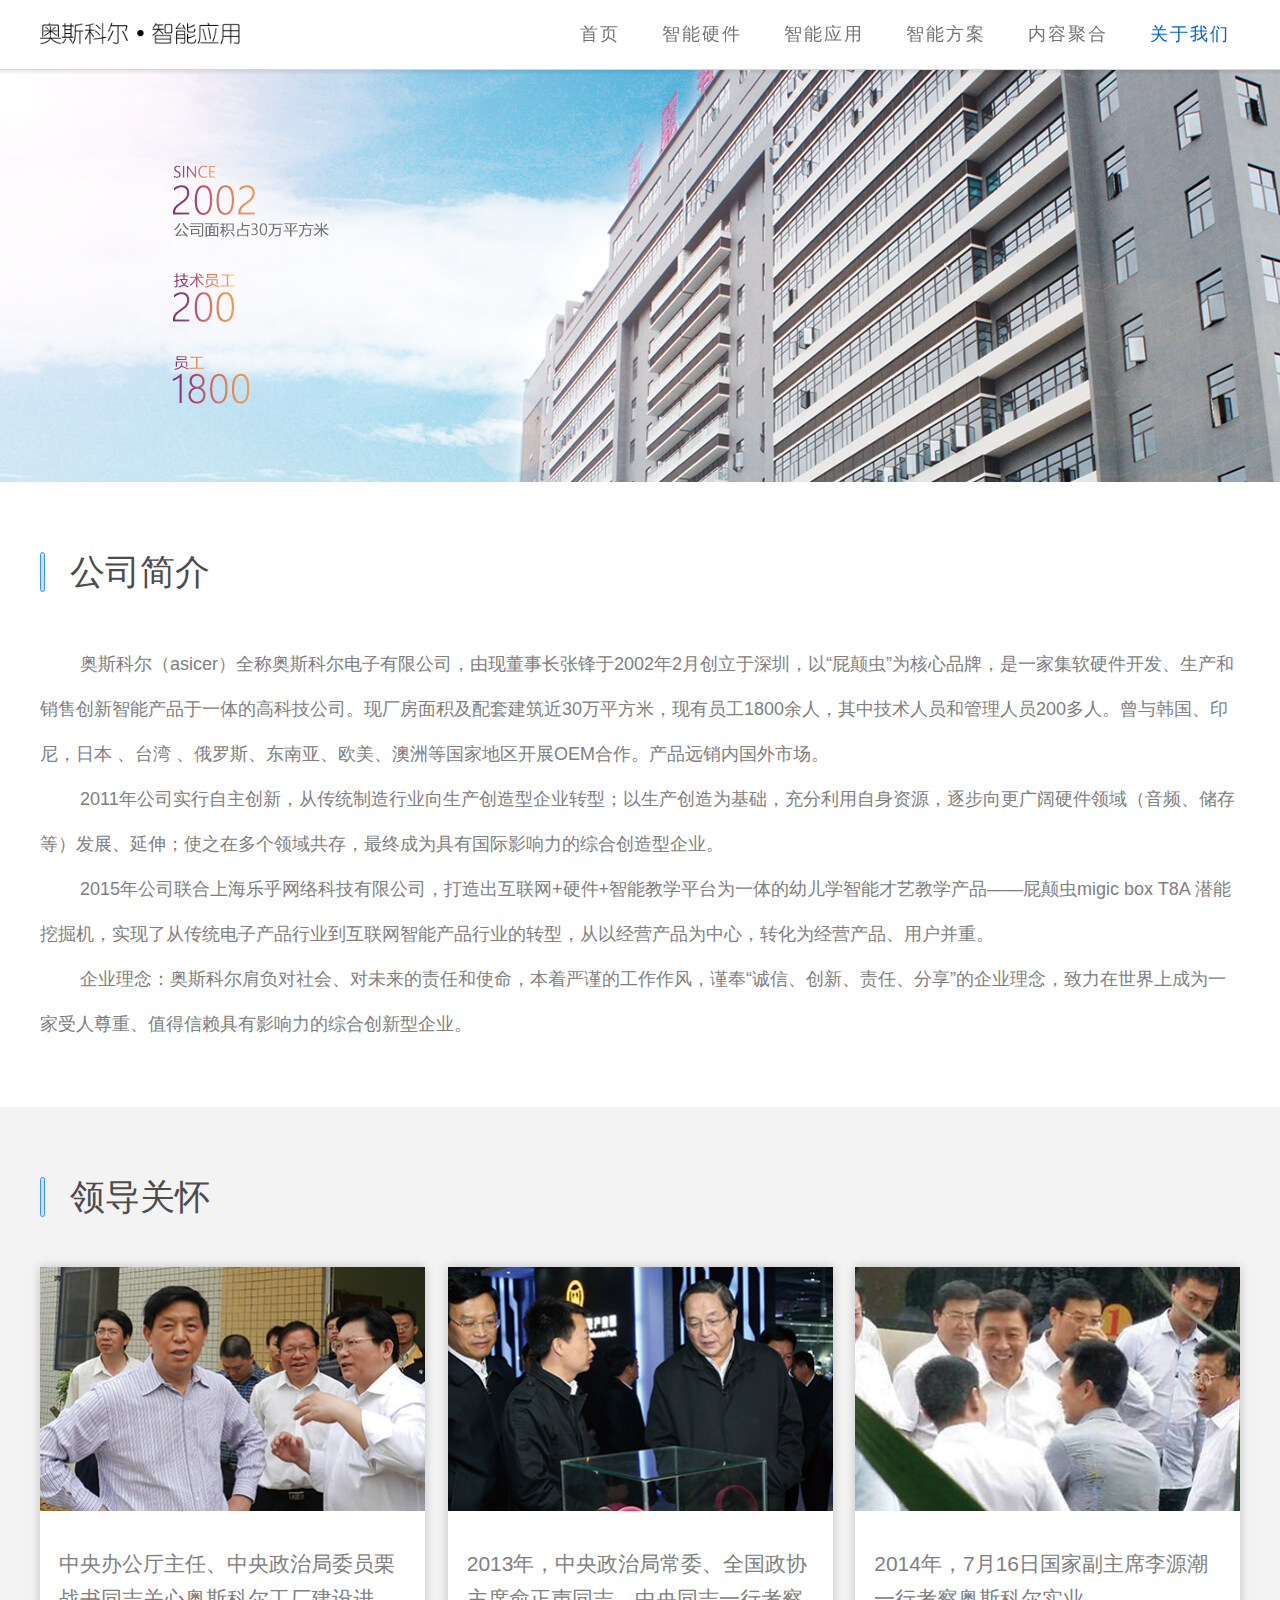
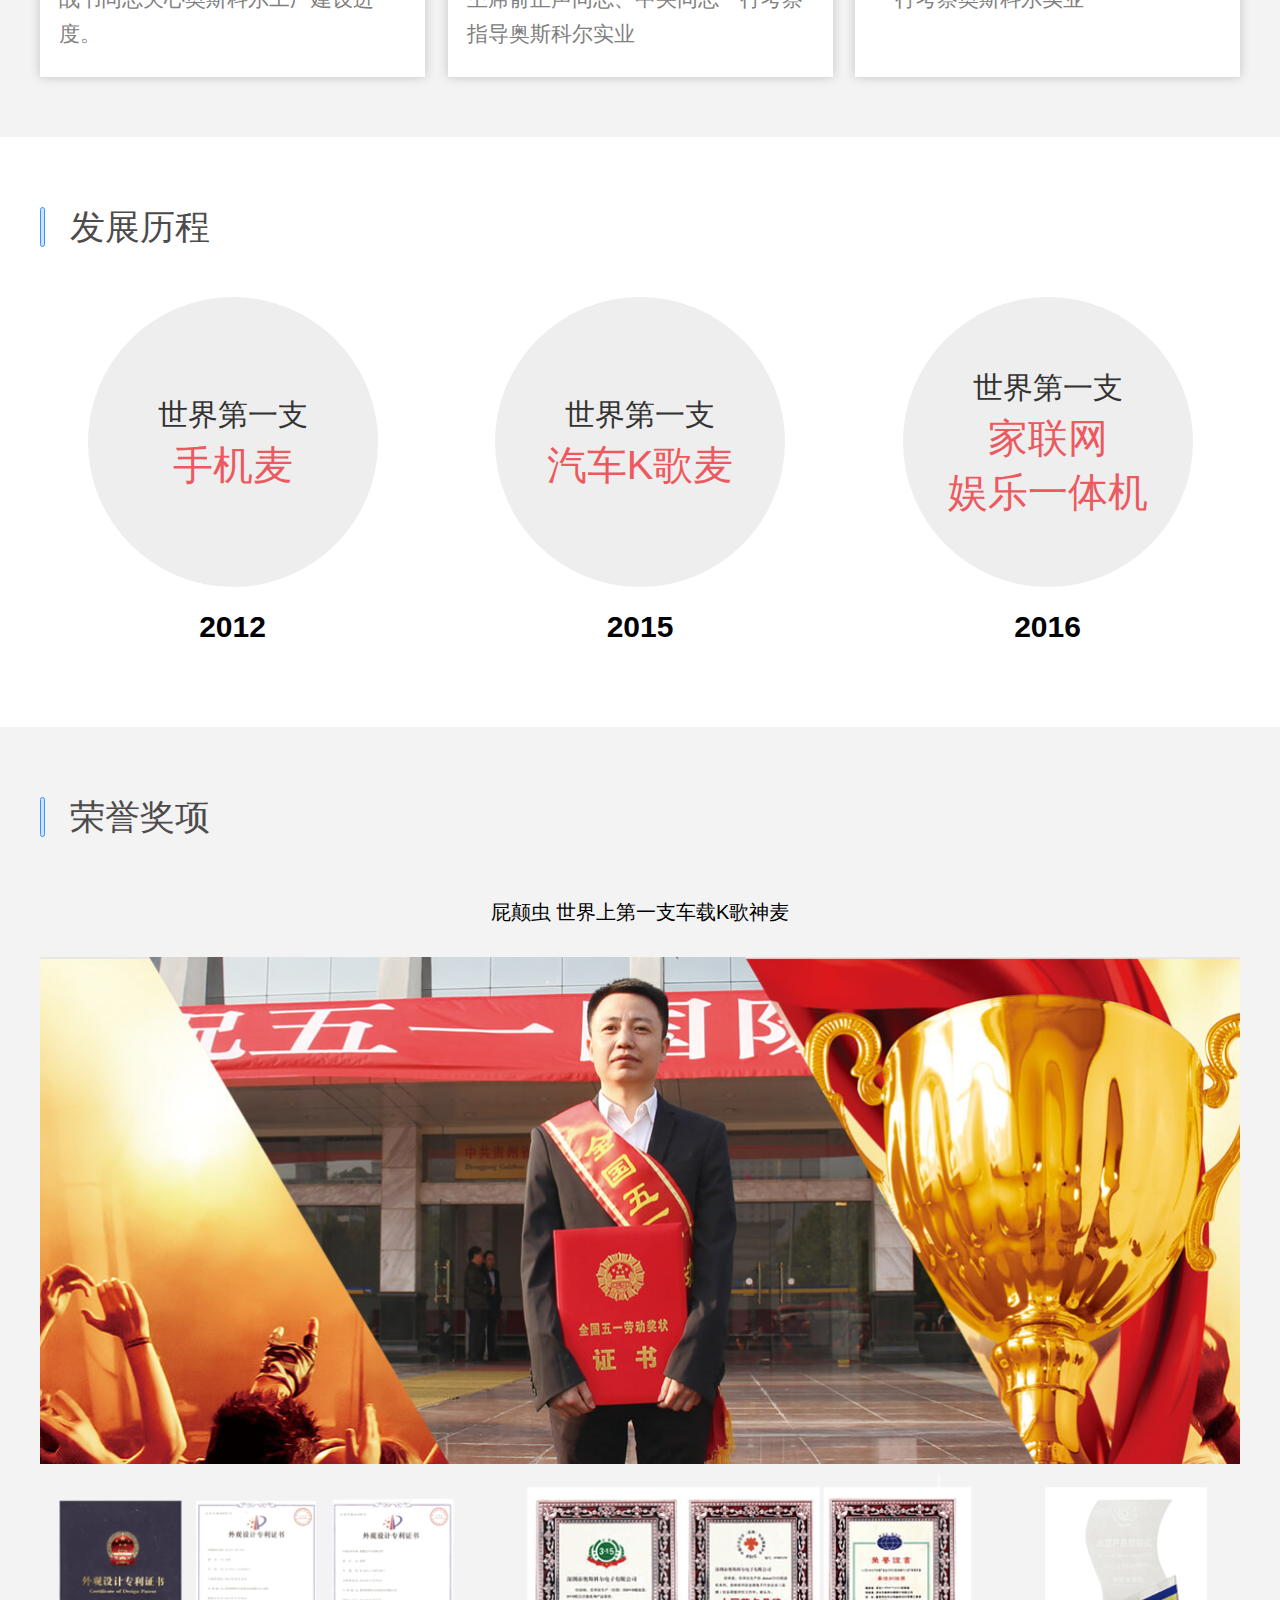
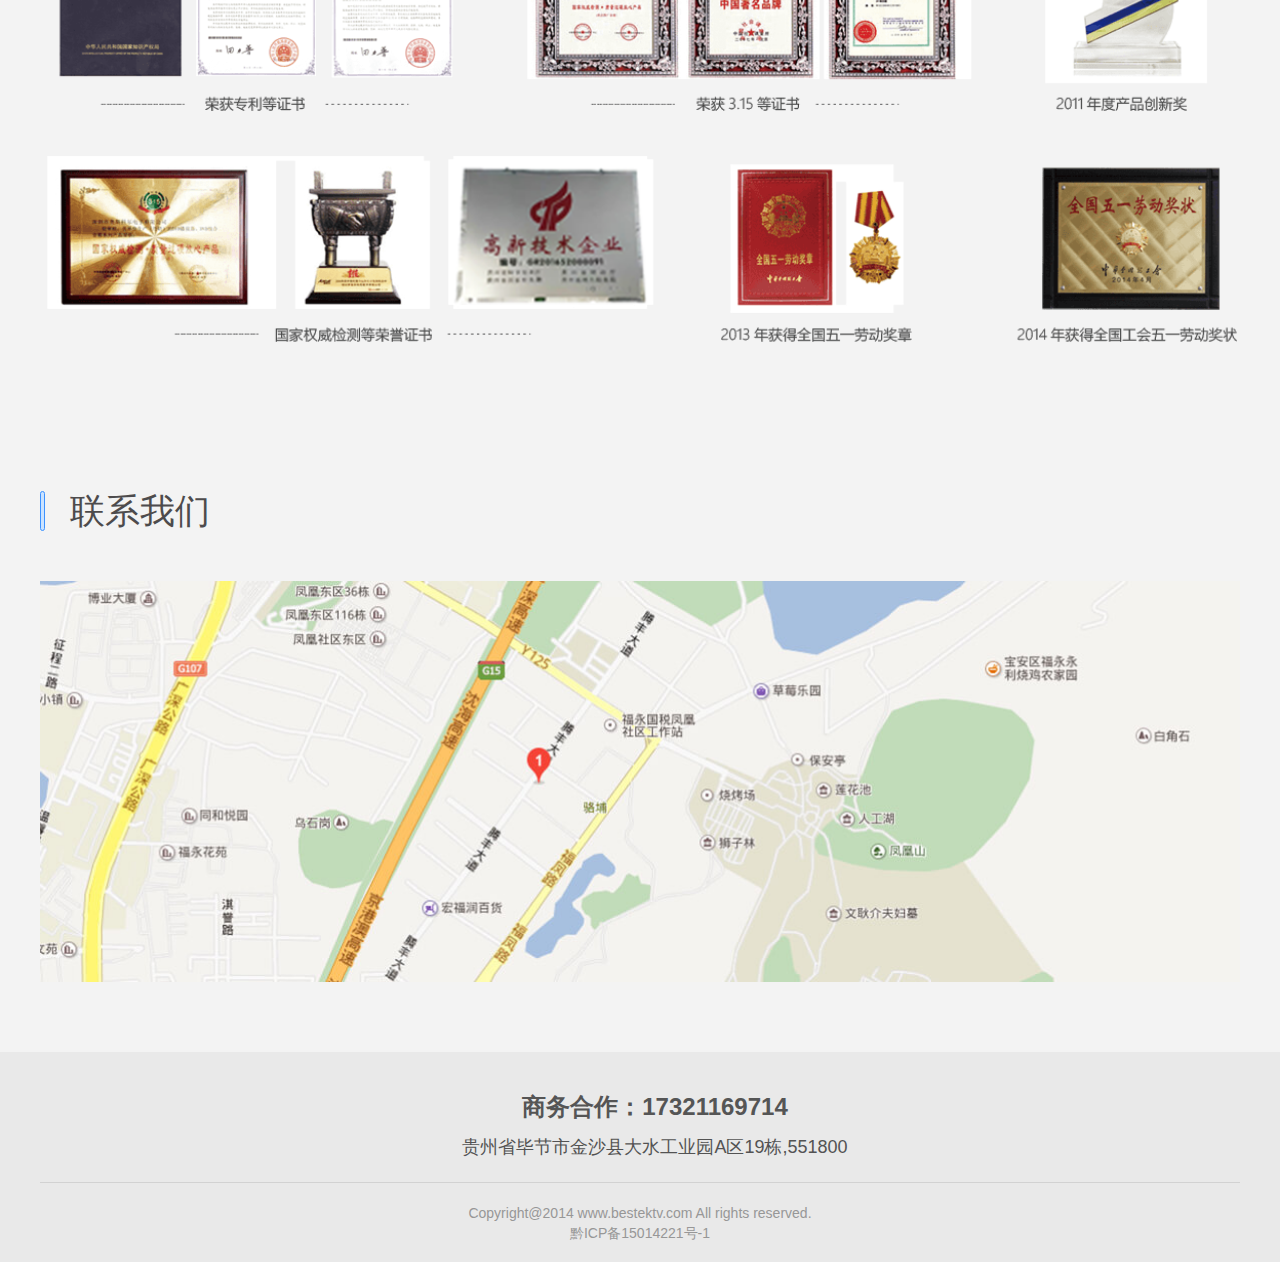
==== about.html @ 449cec7a "updata" ====
<!DOCTYPE html>
<html>
	<head>
		<meta charset="utf-8" />
		<meta name="Keywords" content="智能,方案" />
		<meta name="Description" content="智能,方案于一体的K歌软件要K歌就来演唱汇，想唱歌就来演唱汇。" />
		<title>智能应用--智能方案</title>
		<link href="css/head.css" rel="stylesheet" type="text/css">
		<link href="css/other.css" rel="stylesheet" type="text/css">
	</head>
	<body>
		<!--导航-->
		<div class="sen-dh-f">
			<div class="sen-cen">
				<a href="index.html"><img src="imgs/logo.png" class="sen-dh-logo" /></a>
				<ul class="sen-dh-ul">
					<a href="index.html"><li class="sen-dh-li" data-tn = "2">首页</li></a>
					<a href="hardware.html"><li class="sen-dh-li" data-tn = "4">智能硬件</li></a>
					<a href="apply.html"><li class="sen-dh-li" data-tn = "4">智能应用</li></a>
					<a href="program.html"><li class="sen-dh-li" data-tn = "4">智能方案</li></a>
					<a href="polymeric.html"><li class="sen-dh-li" data-tn = "4">内容聚合</li></a>
					<a href="about.html"><li class="sen-dh-li sen-dh-xz" data-tn = "4">关于我们</li></a>
					<!--<div id="daoHangLine" class="sen-dh-lin" data-tn = "4" style="left: 412px;width:88px;"></div>-->
				</ul>
			</div>
		</div>
		<div class="sen-dh"></div>
		<div class="sen-indb sen-ab-bg"></div>
		<div class="sen-indb">
			<div class="sen-cen">
				<div class="sen-ab-tit">
					<div class="sen-ab-tit-i"></div>公司简介
				</div>
				<p class="sen-ab-p">奥斯科尔（asicer）全称奥斯科尔电子有限公司，由现董事长张锋于2002年2月创立于深圳，以“屁颠虫”为核心品牌，是一家集软硬件开发、生产和销售创新智能产品于一体的高科技公司。现厂房面积及配套建筑近30万平方米，现有员工1800余人，其中技术人员和管理人员200多人。曾与韩国、印尼，日本 、台湾 、俄罗斯、东南亚、欧美、澳洲等国家地区开展OEM合作。产品远销内国外市场。</p>
				<p class="sen-ab-p">2011年公司实行自主创新，从传统制造行业向生产创造型企业转型；以生产创造为基础，充分利用自身资源，逐步向更广阔硬件领域（音频、储存等）发展、延伸；使之在多个领域共存，最终成为具有国际影响力的综合创造型企业。</p>
				<p class="sen-ab-p">2015年公司联合上海乐乎网络科技有限公司，打造出互联网+硬件+智能教学平台为一体的幼儿学智能才艺教学产品——屁颠虫migic box T8A 潜能挖掘机，实现了从传统电子产品行业到互联网智能产品行业的转型，从以经营产品为中心，转化为经营产品、用户并重。</p>
				<p class="sen-ab-p">企业理念：奥斯科尔肩负对社会、对未来的责任和使命，本着严谨的工作作风，谨奉“诚信、创新、责任、分享”的企业理念，致力在世界上成为一家受人尊重、值得信赖具有影响力的综合创新型企业。</p>
			</div>
		</div>
		<div class="sen-indh">
			<div class="sen-cen">
				<div class="sen-ab-tit">
					<div class="sen-ab-tit-i"></div>领导关怀
				</div>
				<div class="sen-ab-ld">
					<div class="sen-ab-ldo">
						<img src="imgs/ld_1.jpg" />
						<span>中央办公厅主任、中央政治局委员栗战书同志关心奥斯科尔工厂建设进度。</span>
					</div>
					<div class="sen-ab-ldo">
						<img src="imgs/ld_2.jpg" />
						<span>2013年，中央政治局常委、全国政协主席俞正声同志、中央同志一行考察指导奥斯科尔实业</span>
					</div>
					<div class="sen-ab-ldo">
						<img src="imgs/ld_3.jpg" />
						<span>2014年，7月16日国家副主席李源潮一行考察奥斯科尔实业</span>
					</div>
				</div>
			</div>
		</div>
		<div class="sen-indb">
			<div class="sen-cen">
				<div class="sen-ab-tit">
					<div class="sen-ab-tit-i"></div>发展历程
				</div>
				<div class="sen-ab-fz">
					<div class="sen-ab-fzo">
						<div class="sen-ab-fzot1"><div>世界第一支<br><span>手机麦</span></div></div>
						<div class="sen-ab-fzot2">2012</div>
					</div>
					<div class="sen-ab-fzo">
						<div class="sen-ab-fzot1"><div>世界第一支<br><span>汽车K歌麦</span></div></div>
						<div class="sen-ab-fzot2">2015</div>
					</div>
					<div class="sen-ab-fzo">
						<div class="sen-ab-fzot1"><div>世界第一支<br><span>家联网<br>娱乐一体机</span></div></div>
						<div class="sen-ab-fzot2">2016</div>
					</div>
				</div>
			</div>
		</div>
		<div class="sen-indh">
			<div class="sen-cen">
				<div class="sen-ab-tit">
					<div class="sen-ab-tit-i"></div>荣誉奖项
				</div>
				<p class="sen-ab-ryt">屁颠虫  世界上第一支车载K歌神麦</p>
				<img src="imgs/ry_1.jpg" class="sen-ab-ryi"/>
				<img src="imgs/ry_2.png" class="sen-ab-ryi"/>
			</div>
		</div>
		<div class="sen-indh">
			<div class="sen-cen">
				<div class="sen-ab-tit">
					<div class="sen-ab-tit-i"></div>联系我们
				</div>
				<img src="imgs/dt.jpg" class="sen-ab-ryi"/>
			</div>
		</div>
		<iframe src="foot.html" scrolling="no" frameborder="no" border="0" marginwidth="0" marginheight="0" class="foot-iframe"></iframe>
		<!--<script src="js/jquery.min.js"></script>
		<script src="js/velocity.min.js"></script>
		<script src="js/head.js"></script>-->
	</body>
</html>
---- css/head.css ----
html{height:100%;font-size:14px}
body{position:relative;padding:0;margin:0;width:100%;overflow-x:hidden;font-family:SimHei,Arial,Helvetica,sans-serif}

.sen-indh{
	position: relative;
	min-width: 1220px;
	width: 100%;
	padding: 40px 0 60px;
	z-index: 0;
	margin: 0 auto;
	background-color: #f3f3f3;
}
.sen-indb{
	position: relative;
	min-width: 1220px;
	width: 100%;
	padding: 40px 0 60px;
	z-index: 0;
	margin: 0 auto;
	background-color: #fff;
}
.sen-cen{
	position: relative;
	width: 1220px;
	margin: 0 auto;
}
.sen-dh{
	position: relative;
	width: 100%;
	height: 70px;
	z-index: 0;
}
.sen-dh-f{
	position: fixed;
	width: 100%;
	height: 69px;
	top: 0;
	border-bottom: 1px solid #d7d7d7;
	background-color: rgba(255,255,255,0.9);
	z-index: 100;
}
.sen-dh-logo{
	position: absolute;
	display: block;
	width: 200px;
	left: 10px;
	top: 22px;
}
.sen-dh-ul{
	position: absolute;
	width: 670px;
	height: 50px;
	right: 10px;
	top: 9px;
	padding: 0;
	margin: 0;
	list-style-type:none;
	display: flex;
	justify-content:space-between;
	font-size: 18px;
	color: #757575;
	line-height: 50px;
	letter-spacing:2px;
}
.sen-dh-li{
	position: relative;
	display: inline-block;
	padding: 0 10px;
	outline: 0 solid #fff;
}
.sen-dh-li:hover{
	color: #005fd0;
}
.sen-dh-ul a{
	text-decoration:none;
	color: #757575;
}
.sen-dh-lin{
	position: absolute;
	width: 44px;
	height: 4px;
	left: 9px;
	bottom: -6px;
	border:1px solid #005fd0;
	border-radius: 3px;
	background-color: rgba(0,95,208,0.2);
}
.sen-dh-xz{
	color: #005fd0;
}




.foot-iframe{
	position: relative;
	min-width: 1220px;
	width: 100%;
	height: 210px;
	background-color: #e9e9e9;
}
---- css/other.css ----
.sen-yj-img{
	position: relative;
	width: 1200px;
	height: 400px;
	display: block;
	margin: -10px auto 30px;
	box-shadow:0 0 10px rgba(0,0,0,0.2);
}




.sen-yy-img{
	position: relative;
	width: 1200px;
	height: 400px;
	display: block;
	margin: -10px auto 30px;
	box-shadow:0 0 10px rgba(0,0,0,0.2);
}





.sen-fa-div{
	position: relative;
	width: 1200px;
	min-height: 100px;
	display: block;
	margin: 0 auto 30px;
	display: flex;
	flex-wrap:wrap;
	justify-content:space-around;
	align-items:center;
}
.sen-fa-div img{
	width: 594px;
	margin-bottom: 6px;
}
.sen-fa-d{
	position: relative;
	min-width: 1220px;
	width: 100%;
	height: 400px;
	margin: 0 auto;
}
.sen-fa-bg{
	background:url('../imgs/fa_hbg.png') left bottom/100% auto repeat-y;
}
.sen-fa-dz{
	position: absolute;
	width: 400px;
	top: 130px;
	left: -10px;
	display: block;
	opacity: 0;
}
.sen-fa-dt{
	position: absolute;
	width: 600px;
	top: 80px;
	right: -80px;
	display: block;
	opacity: 0;
}


.sen-jh-img{
	position: relative;
	width: 1220px;
	height: 400px;
	display: block;
	margin: -10px auto 20px;
}


.all-a{
	text-decoration:none;
	color: #535353;
}


.sen-ab-bg{
	padding: 0;
	height: 412px;
    background: url(../imgs/a_bg1.jpg) center no-repeat;
}
.sen-ab-tit{
	position: relative;
	width: 1200px;
	height:60px;
	margin: 20px auto 40px;
	padding-left:30px;
	font-size: 35px;
	color: #4d4b4c;
	line-height: 60px;
	box-sizing: border-box;
}
.sen-ab-tit-i{
	position: absolute;
	width: 3px;
	height:38px;
	top:10px;
	left: 0;
	border-radius: 6px;
	border:1px solid #3c92ff;
	background-color: #cbe3ff;
}
.sen-ab-p{
	width: 1200px;
	font-size: 18px;
	color: #808080;
	text-indent: 40px;
	line-height: 45px;
	margin: 0 auto;
}
.sen-ab-ld{
	position: relative;
	width: 1200px;
	height: 410px;
	margin: 0 auto;
	display: flex;
	justify-content:space-between;
}
.sen-ab-ldo{
	position: relative;
	width: 385px;
	height: 100%;
	box-shadow:0 0 10px rgba(0,0,0,0.2);
	background-color: #fff;
	font-size: 21px;
	line-height: 35px;
	color:#808080;
}
.sen-ab-ldo img{
	width: 100%;
	height: 244px;
	display: block;
}
.sen-ab-ldo span{
	width: 90%;
	display:block;
	margin:35px auto 0;
}
.sen-ab-fz{
	position: relative;
	width: 1200px;
	height: 370px;
	margin: 0 auto;
	display: flex;
	justify-content:space-between;
}
.sen-ab-fzo{
	position: relative;
	width: 385px;
	height: 100%;
}
.sen-ab-fzot1{
	position: relative;
	width: 290px;
	height: 290px;
	border-radius: 50%;
	overflow: hidden;
	background-color: #eee;
	margin: 0 auto;
	font-size: 30px;
	line-height: 50px;
	text-align: center;
	color: #333;
	display: flex;
	display: flex;
	justify-content:center;
	align-items: center;
}
.sen-ab-fzot1 span{
	font-size: 40px;
	color: #ec595f;
}
.sen-ab-fzot2{
	position: absolute;
	width: 100%;
	bottom: 0;
	font-size: 30px;
	font-weight: bold;
	line-height: 80px;
	text-align: center;
}
.sen-ab-ryt{
	font-size: 20px;
	line-height: 50px;
	text-align: center;
}
.sen-ab-ryi{
	width: 1200px;
	display: block;
	margin: 10px auto;
}
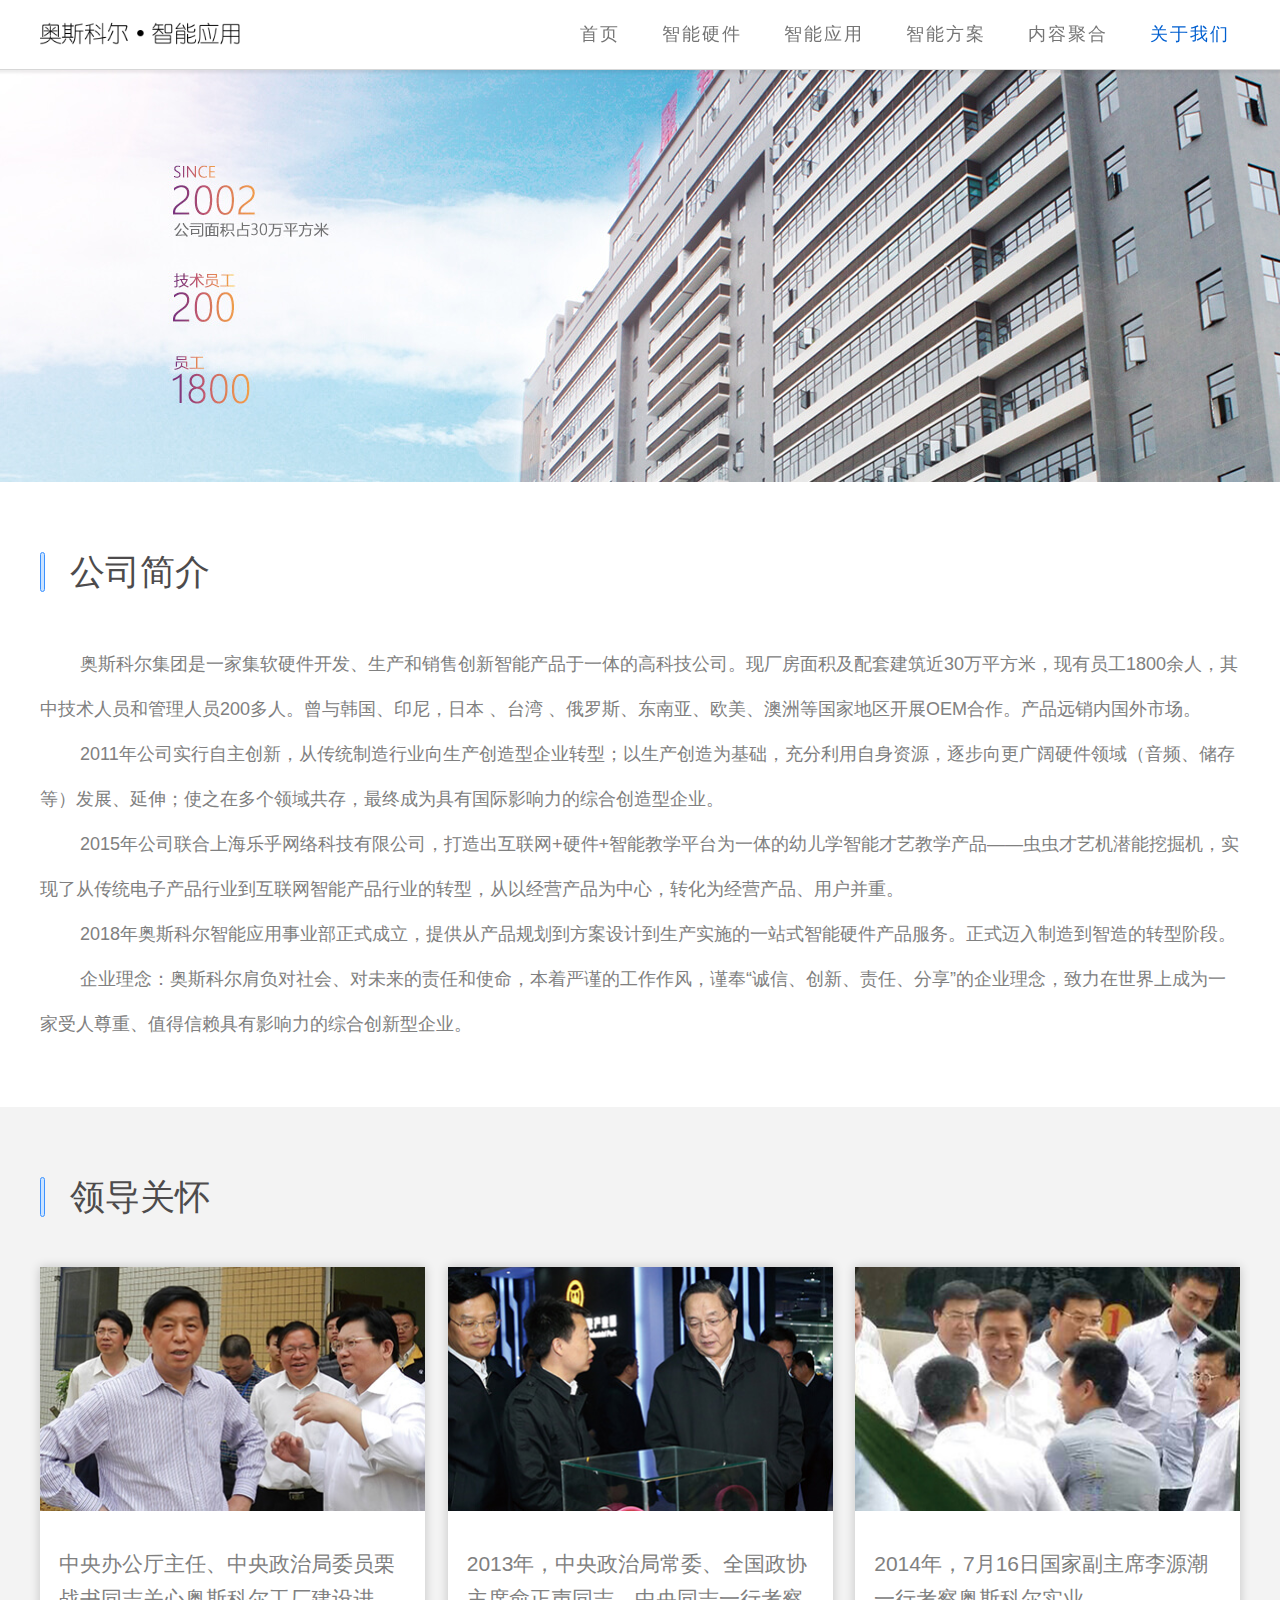
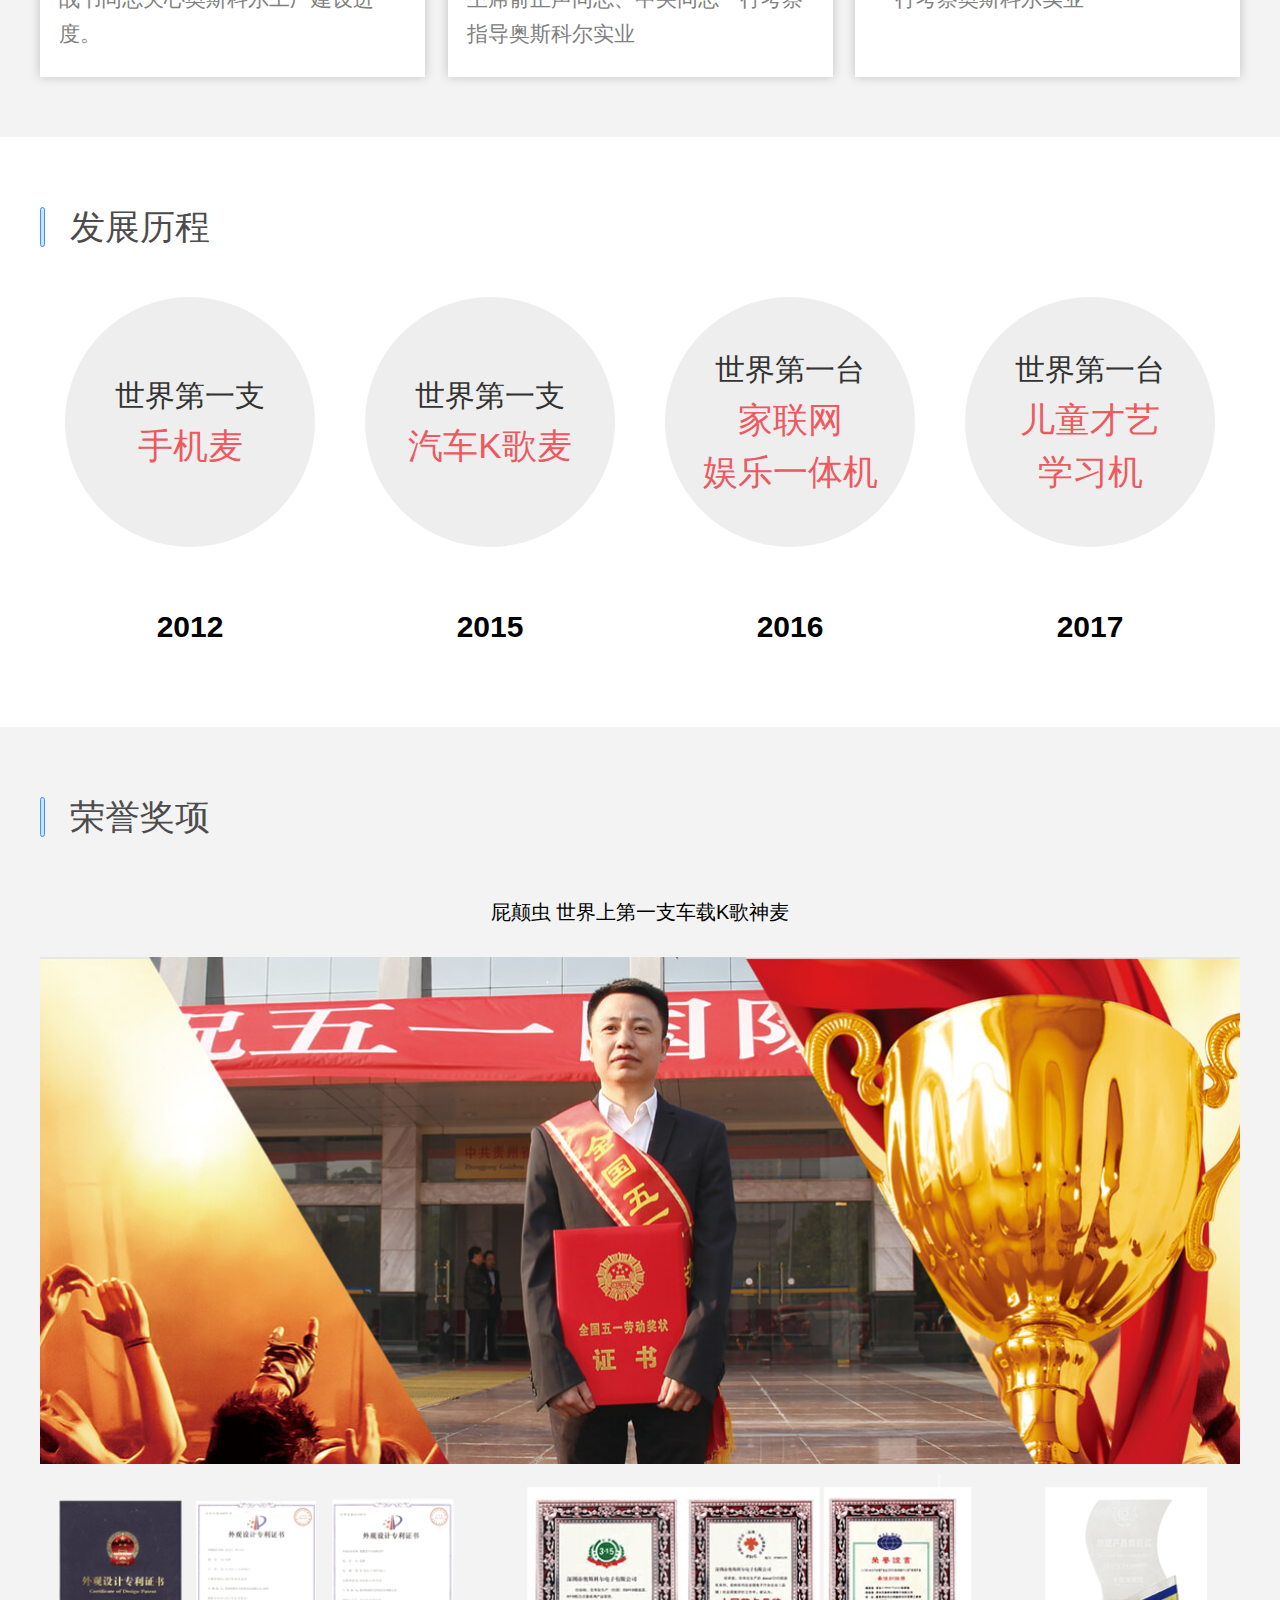
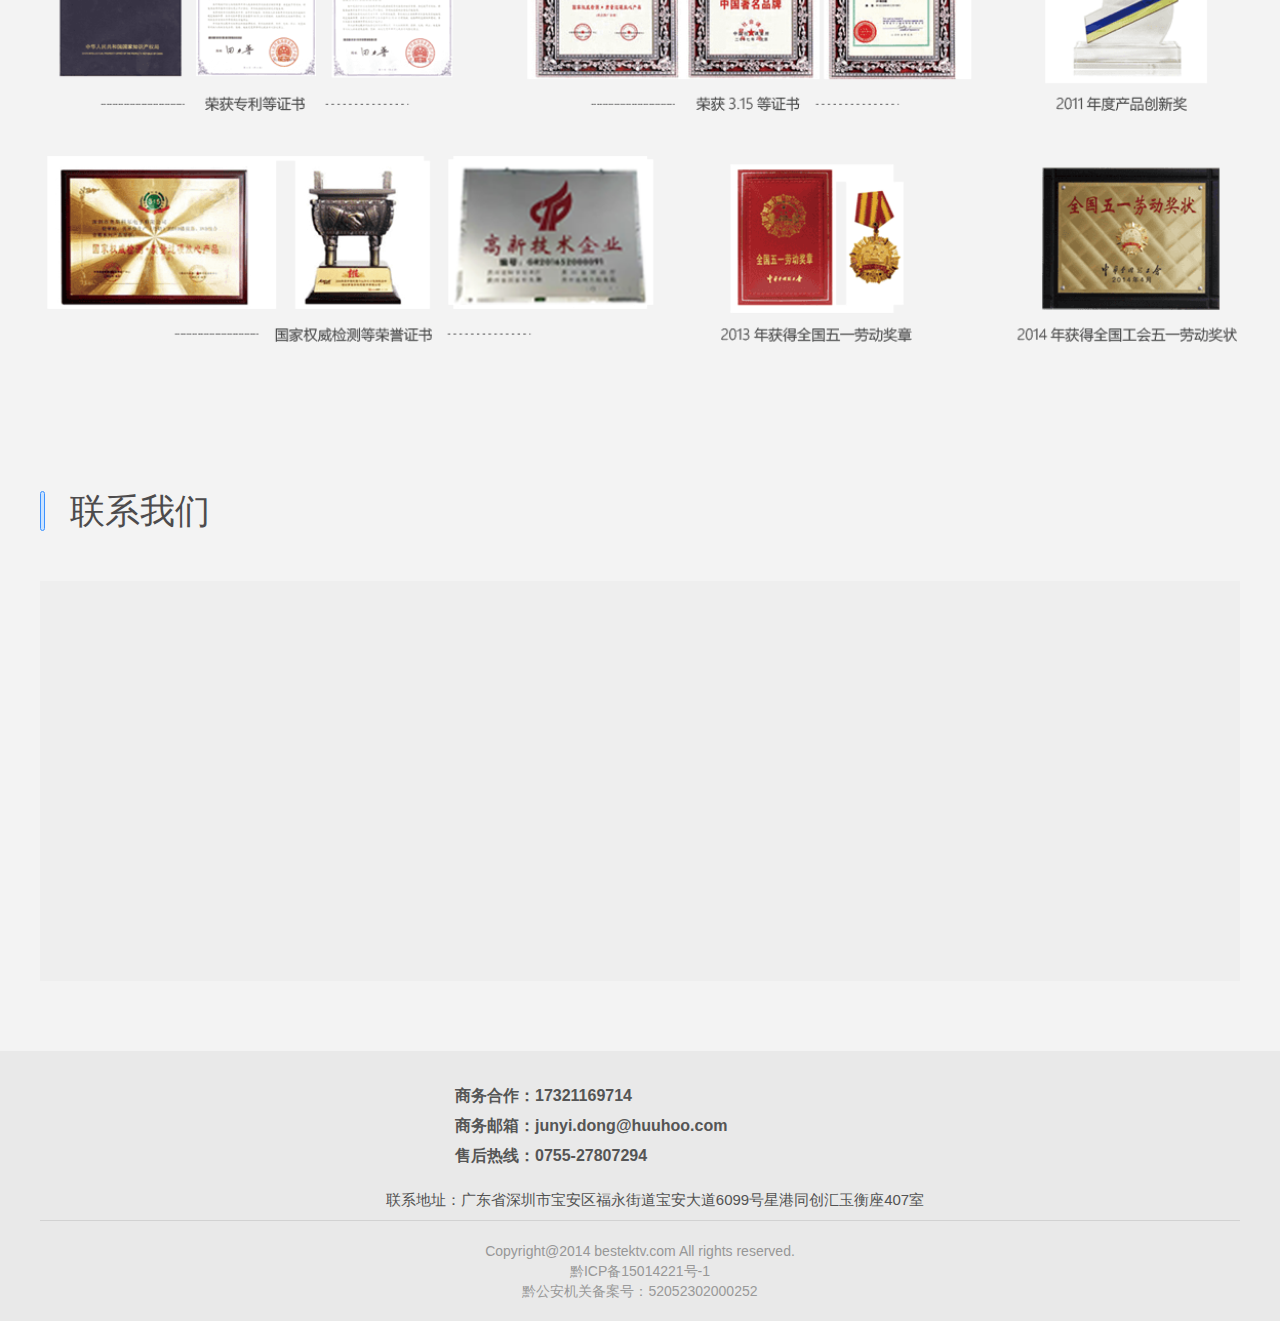
==== commit 75a71a60: "update" ====
--- a/about.html
+++ b/about.html
@@ -2,11 +2,17 @@
 <html>
 	<head>
 		<meta charset="utf-8" />
-		<meta name="Keywords" content="智能,方案" />
-		<meta name="Description" content="智能,方案于一体的K歌软件要K歌就来演唱汇，想唱歌就来演唱汇。" />
-		<title>智能应用--智能方案</title>
+		<meta name="Keywords" content="智能应用解决方案,奥斯科尔.智能应用,智造有趣生活" />
+		<meta name="Description" content="智能应用解决方案,奥斯科尔.智能应用,智造有趣生活。2018年奥斯科尔智能应用事业部正式成立，提供从产品规划到方案设计到生产实施的一站式智能硬件产品服务。正式迈入制造到智造的转型阶段。" />
+		<title>智能应用解决方案</title>
 		<link href="css/head.css" rel="stylesheet" type="text/css">
 		<link href="css/other.css" rel="stylesheet" type="text/css">
+		<link rel="shortcut icon" href="favicon.ico" />
+		<style type="text/css">
+		    html,body{margin:0;padding:0;}
+		    .iw_poi_title {color:#CC5522;font-size:14px;font-weight:bold;overflow:hidden;padding-right:13px;white-space:nowrap}
+		    .iw_poi_content {font:12px arial,sans-serif;overflow:visible;padding-top:4px;white-space:-moz-pre-wrap;word-wrap:break-word}
+		</style>
 	</head>
 	<body>
 		<!--导航-->
@@ -16,7 +22,7 @@
 				<ul class="sen-dh-ul">
 					<a href="index.html"><li class="sen-dh-li" data-tn = "2">首页</li></a>
 					<a href="hardware.html"><li class="sen-dh-li" data-tn = "4">智能硬件</li></a>
-					<a href="apply.html"><li class="sen-dh-li" data-tn = "4">智能应用</li></a>
+					<a href="application.html"><li class="sen-dh-li" data-tn = "4">智能应用</li></a>
 					<a href="program.html"><li class="sen-dh-li" data-tn = "4">智能方案</li></a>
 					<a href="polymeric.html"><li class="sen-dh-li" data-tn = "4">内容聚合</li></a>
 					<a href="about.html"><li class="sen-dh-li sen-dh-xz" data-tn = "4">关于我们</li></a>
@@ -31,9 +37,10 @@
 				<div class="sen-ab-tit">
 					<div class="sen-ab-tit-i"></div>公司简介
 				</div>
-				<p class="sen-ab-p">奥斯科尔（asicer）全称奥斯科尔电子有限公司，由现董事长张锋于2002年2月创立于深圳，以“屁颠虫”为核心品牌，是一家集软硬件开发、生产和销售创新智能产品于一体的高科技公司。现厂房面积及配套建筑近30万平方米，现有员工1800余人，其中技术人员和管理人员200多人。曾与韩国、印尼，日本 、台湾 、俄罗斯、东南亚、欧美、澳洲等国家地区开展OEM合作。产品远销内国外市场。</p>
+				<p class="sen-ab-p">奥斯科尔集团是一家集软硬件开发、生产和销售创新智能产品于一体的高科技公司。现厂房面积及配套建筑近30万平方米，现有员工1800余人，其中技术人员和管理人员200多人。曾与韩国、印尼，日本 、台湾 、俄罗斯、东南亚、欧美、澳洲等国家地区开展OEM合作。产品远销内国外市场。</p>
 				<p class="sen-ab-p">2011年公司实行自主创新，从传统制造行业向生产创造型企业转型；以生产创造为基础，充分利用自身资源，逐步向更广阔硬件领域（音频、储存等）发展、延伸；使之在多个领域共存，最终成为具有国际影响力的综合创造型企业。</p>
-				<p class="sen-ab-p">2015年公司联合上海乐乎网络科技有限公司，打造出互联网+硬件+智能教学平台为一体的幼儿学智能才艺教学产品——屁颠虫migic box T8A 潜能挖掘机，实现了从传统电子产品行业到互联网智能产品行业的转型，从以经营产品为中心，转化为经营产品、用户并重。</p>
+				<p class="sen-ab-p">2015年公司联合上海乐乎网络科技有限公司，打造出互联网+硬件+智能教学平台为一体的幼儿学智能才艺教学产品——虫虫才艺机潜能挖掘机，实现了从传统电子产品行业到互联网智能产品行业的转型，从以经营产品为中心，转化为经营产品、用户并重。</p>
+				<p class="sen-ab-p">2018年奥斯科尔智能应用事业部正式成立，提供从产品规划到方案设计到生产实施的一站式智能硬件产品服务。正式迈入制造到智造的转型阶段。</p>
 				<p class="sen-ab-p">企业理念：奥斯科尔肩负对社会、对未来的责任和使命，本着严谨的工作作风，谨奉“诚信、创新、责任、分享”的企业理念，致力在世界上成为一家受人尊重、值得信赖具有影响力的综合创新型企业。</p>
 			</div>
 		</div>
@@ -73,8 +80,12 @@
 						<div class="sen-ab-fzot2">2015</div>
 					</div>
 					<div class="sen-ab-fzo">
-						<div class="sen-ab-fzot1"><div>世界第一支<br><span>家联网<br>娱乐一体机</span></div></div>
+						<div class="sen-ab-fzot1"><div>世界第一台<br><span>家联网<br>娱乐一体机</span></div></div>
 						<div class="sen-ab-fzot2">2016</div>
+					</div>
+					<div class="sen-ab-fzo">
+						<div class="sen-ab-fzot1"><div>世界第一台<br><span>儿童才艺<br>学习机</span></div></div>
+						<div class="sen-ab-fzot2">2017</div>
 					</div>
 				</div>
 			</div>
@@ -94,13 +105,111 @@
 				<div class="sen-ab-tit">
 					<div class="sen-ab-tit-i"></div>联系我们
 				</div>
-				<img src="imgs/dt.jpg" class="sen-ab-ryi"/>
+				<div class="sen-ab-rylx" id="dituContent"></div>
 			</div>
 		</div>
 		<iframe src="foot.html" scrolling="no" frameborder="no" border="0" marginwidth="0" marginheight="0" class="foot-iframe"></iframe>
 		<!--<script src="js/jquery.min.js"></script>
 		<script src="js/velocity.min.js"></script>
 		<script src="js/head.js"></script>-->
+		<script type="text/javascript" src="http://api.map.baidu.com/api?key=&v=1.1&services=true"></script>
+		<script>
+			//创建和初始化地图函数：
+		    function initMap(){
+		        createMap();//创建地图
+		        setMapEvent();//设置地图事件
+		        addMapControl();//向地图添加控件
+		        addMarker();//向地图中添加marker
+		    }
+		    
+		    //创建地图函数：
+		    function createMap(){
+		        var map = new BMap.Map("dituContent");//在百度地图容器中创建一个地图
+		        var point = new BMap.Point(113.810454,22.677653);//定义一个中心点坐标
+		        map.centerAndZoom(point,18);//设定地图的中心点和坐标并将地图显示在地图容器中
+		        window.map = map;//将map变量存储在全局
+		    }
+		    
+		    //地图事件设置函数：
+		    function setMapEvent(){
+		        map.enableDragging();//启用地图拖拽事件，默认启用(可不写)
+		        map.enableScrollWheelZoom();//启用地图滚轮放大缩小
+		        map.enableDoubleClickZoom();//启用鼠标双击放大，默认启用(可不写)
+		        map.enableKeyboard();//启用键盘上下左右键移动地图
+		    }
+		    
+		    //地图控件添加函数：
+		    function addMapControl(){
+		        //向地图中添加缩放控件
+			var ctrl_nav = new BMap.NavigationControl({anchor:BMAP_ANCHOR_TOP_LEFT,type:BMAP_NAVIGATION_CONTROL_LARGE});
+			map.addControl(ctrl_nav);
+		        //向地图中添加缩略图控件
+			var ctrl_ove = new BMap.OverviewMapControl({anchor:BMAP_ANCHOR_BOTTOM_RIGHT,isOpen:0});
+			map.addControl(ctrl_ove);
+		        //向地图中添加比例尺控件
+			var ctrl_sca = new BMap.ScaleControl({anchor:BMAP_ANCHOR_BOTTOM_LEFT});
+			map.addControl(ctrl_sca);
+		    }
+		    
+		    //标注点数组
+		    var markerArr = [{title:"奥斯科尔集团",content:"智能应用--智造有趣生活",point:"113.810468|22.677694",isOpen:1,icon:{w:23,h:35,l:0,t:0,x:9,lb:12}}
+				 ];
+		    //创建marker
+		    function addMarker(){
+		        for(var i=0;i<markerArr.length;i++){
+		            var json = markerArr[i];
+		            var p0 = json.point.split("|")[0];
+		            var p1 = json.point.split("|")[1];
+		            var point = new BMap.Point(p0,p1);
+					var iconImg = createIcon(json.icon);
+		            var marker = new BMap.Marker(point,{icon:iconImg});
+					var iw = createInfoWindow(i);
+					var label = new BMap.Label(json.title,{"offset":new BMap.Size(json.icon.lb-json.icon.x+10,-20)});
+					marker.setLabel(label);
+		            map.addOverlay(marker);
+		            label.setStyle({
+		                        borderColor:"#808080",
+		                        color:"#333",
+		                        cursor:"pointer"
+		            });
+					
+					(function(){
+						var index = i;
+						var _iw = createInfoWindow(i);
+						var _marker = marker;
+						_marker.addEventListener("click",function(){
+						    this.openInfoWindow(_iw);
+					    });
+					    _iw.addEventListener("open",function(){
+						    _marker.getLabel().hide();
+					    })
+					    _iw.addEventListener("close",function(){
+						    _marker.getLabel().show();
+					    })
+						label.addEventListener("click",function(){
+						    _marker.openInfoWindow(_iw);
+					    })
+						if(!!json.isOpen){
+							label.hide();
+							_marker.openInfoWindow(_iw);
+						}
+					})()
+		        }
+		    }
+		    //创建InfoWindow
+		    function createInfoWindow(i){
+		        var json = markerArr[i];
+		        var iw = new BMap.InfoWindow("<b class='iw_poi_title' title='" + json.title + "'>" + json.title + "</b><div class='iw_poi_content'>"+json.content+"</div>");
+		        return iw;
+		    }
+		    //创建一个Icon
+		    function createIcon(json){
+		        var icon = new BMap.Icon("http://bestektv.com/imgs/dingwei.png", new BMap.Size(json.w,json.h),{imageOffset: new BMap.Size(-json.l,-json.t),infoWindowOffset:new BMap.Size(json.lb+5,1),offset:new BMap.Size(json.x,json.h)})
+		        return icon;
+		    }
+		    
+		    initMap();//创建和初始化地图
+		</script>
 	</body>
 </html>
 
--- a/css/head.css
+++ b/css/head.css
@@ -96,6 +96,6 @@
 	position: relative;
 	min-width: 1220px;
 	width: 100%;
-	height: 210px;
+	height: 270px;
 	background-color: #e9e9e9;
 }
--- a/css/other.css
+++ b/css/other.css
@@ -154,13 +154,13 @@
 }
 .sen-ab-fzo{
 	position: relative;
-	width: 385px;
+	width: 300px;
 	height: 100%;
 }
 .sen-ab-fzot1{
 	position: relative;
-	width: 290px;
-	height: 290px;
+	width: 250px;
+	height: 250px;
 	border-radius: 50%;
 	overflow: hidden;
 	background-color: #eee;
@@ -175,7 +175,7 @@
 	align-items: center;
 }
 .sen-ab-fzot1 span{
-	font-size: 40px;
+	font-size: 35px;
 	color: #ec595f;
 }
 .sen-ab-fzot2{
@@ -197,3 +197,10 @@
 	display: block;
 	margin: 10px auto;
 }
+.sen-ab-rylx{
+	width: 1200px;
+	height: 400px;
+	display: block;
+	margin: 10px auto;
+	background-color: #eee;
+}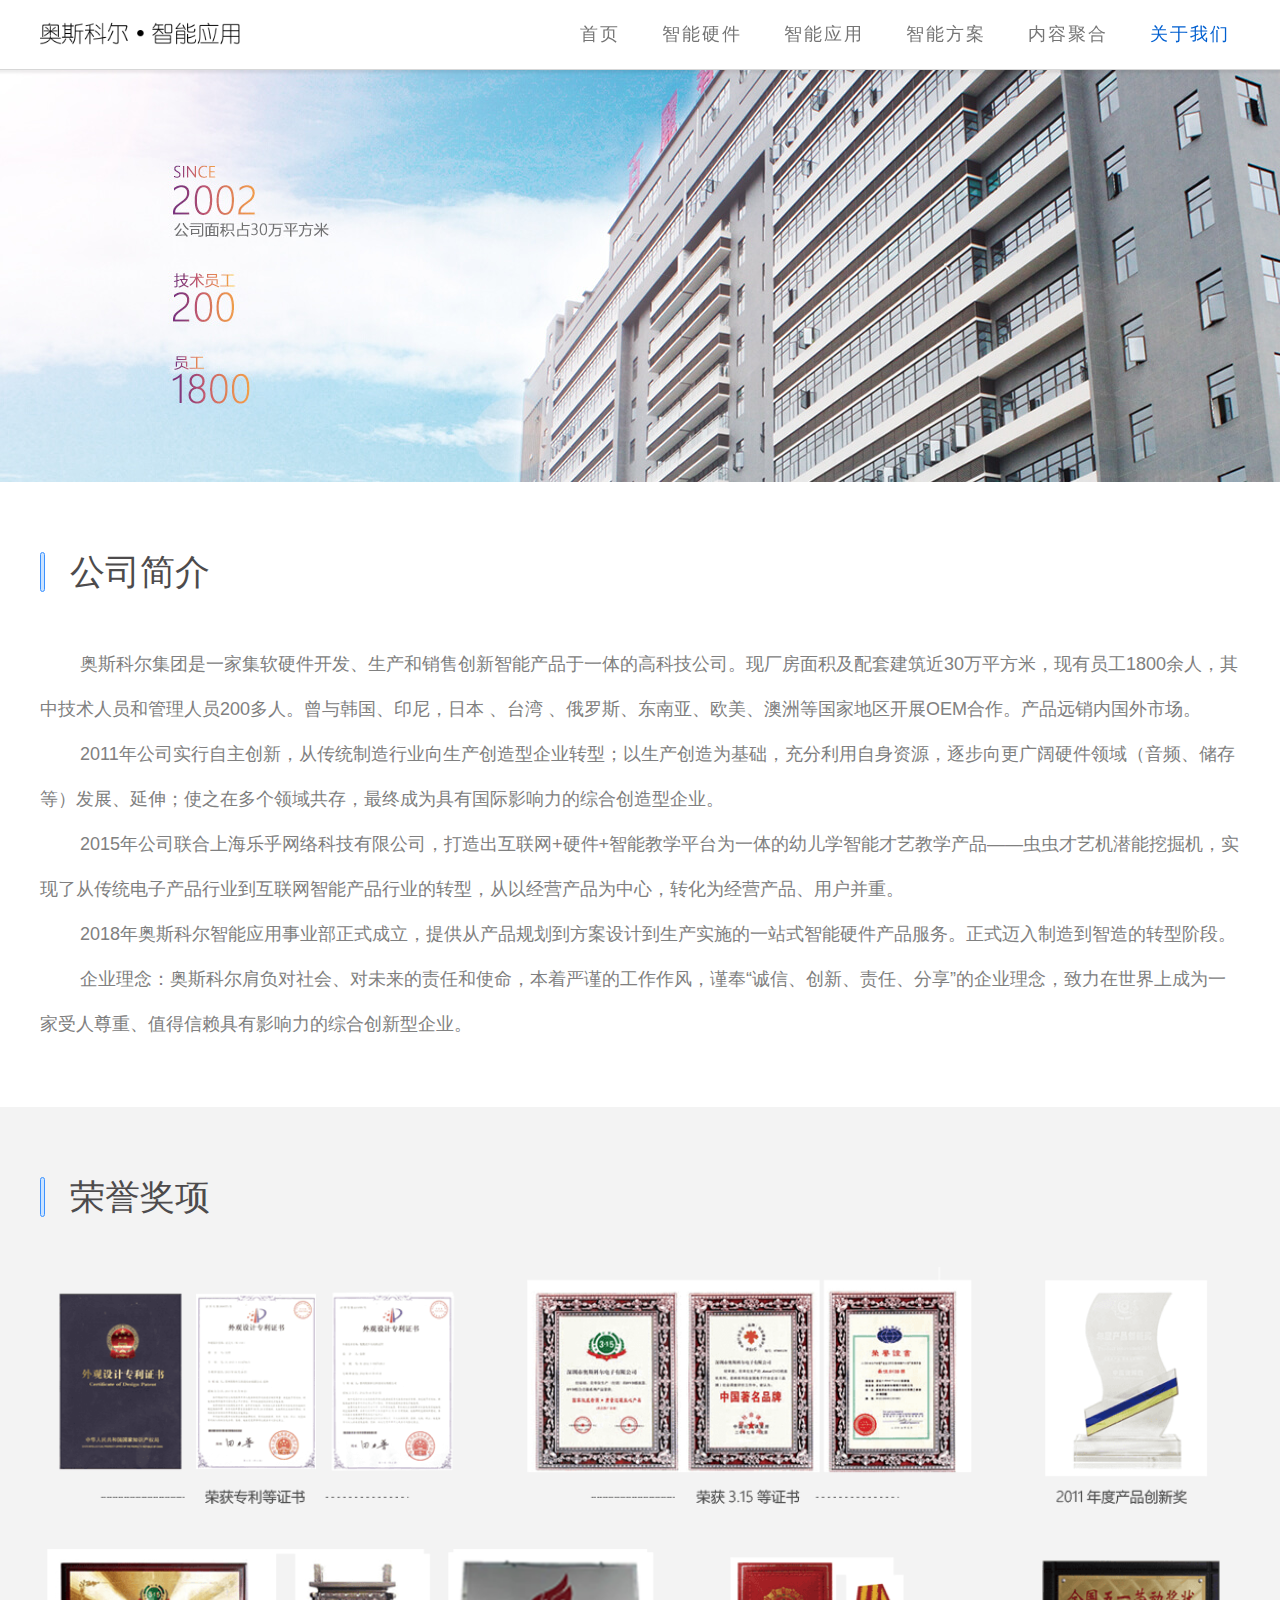
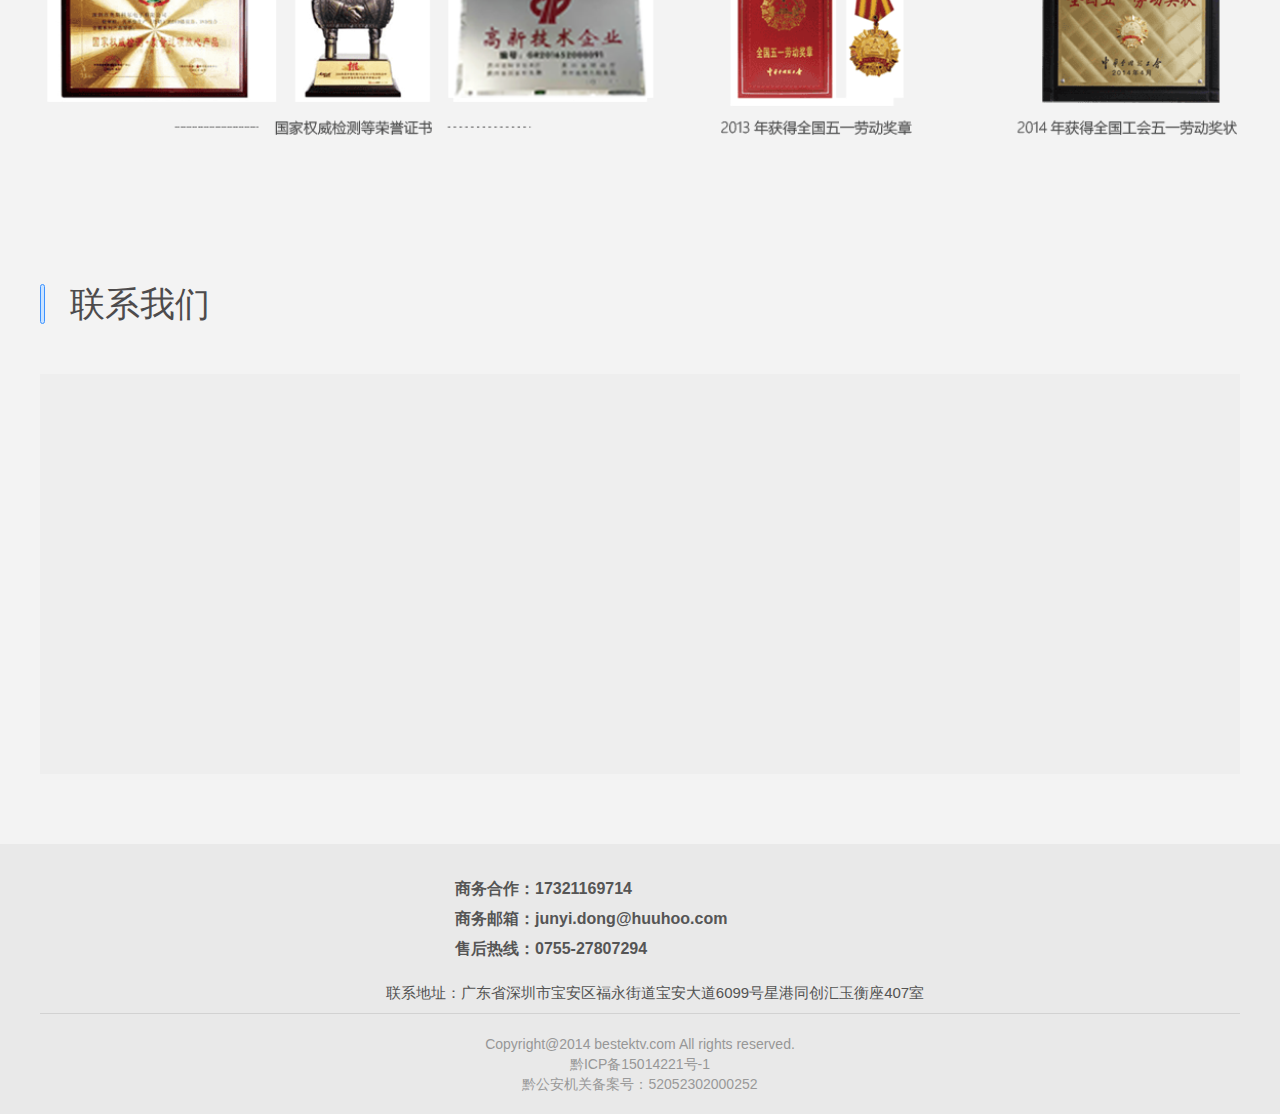
==== commit 4097209a: "update" ====
--- a/about.html
+++ b/about.html
@@ -44,7 +44,7 @@
 				<p class="sen-ab-p">企业理念：奥斯科尔肩负对社会、对未来的责任和使命，本着严谨的工作作风，谨奉“诚信、创新、责任、分享”的企业理念，致力在世界上成为一家受人尊重、值得信赖具有影响力的综合创新型企业。</p>
 			</div>
 		</div>
-		<div class="sen-indh">
+		<!--<div class="sen-indh">
 			<div class="sen-cen">
 				<div class="sen-ab-tit">
 					<div class="sen-ab-tit-i"></div>领导关怀
@@ -64,8 +64,8 @@
 					</div>
 				</div>
 			</div>
-		</div>
-		<div class="sen-indb">
+		</div>-->
+		<!--<div class="sen-indb">
 			<div class="sen-cen">
 				<div class="sen-ab-tit">
 					<div class="sen-ab-tit-i"></div>发展历程
@@ -89,14 +89,14 @@
 					</div>
 				</div>
 			</div>
-		</div>
+		</div>-->
 		<div class="sen-indh">
 			<div class="sen-cen">
 				<div class="sen-ab-tit">
 					<div class="sen-ab-tit-i"></div>荣誉奖项
 				</div>
-				<p class="sen-ab-ryt">屁颠虫  世界上第一支车载K歌神麦</p>
-				<img src="imgs/ry_1.jpg" class="sen-ab-ryi"/>
+				<!--<p class="sen-ab-ryt">屁颠虫  世界上第一支车载K歌神麦</p>
+				<img src="imgs/ry_1.jpg" class="sen-ab-ryi"/>-->
 				<img src="imgs/ry_2.png" class="sen-ab-ryi"/>
 			</div>
 		</div>
